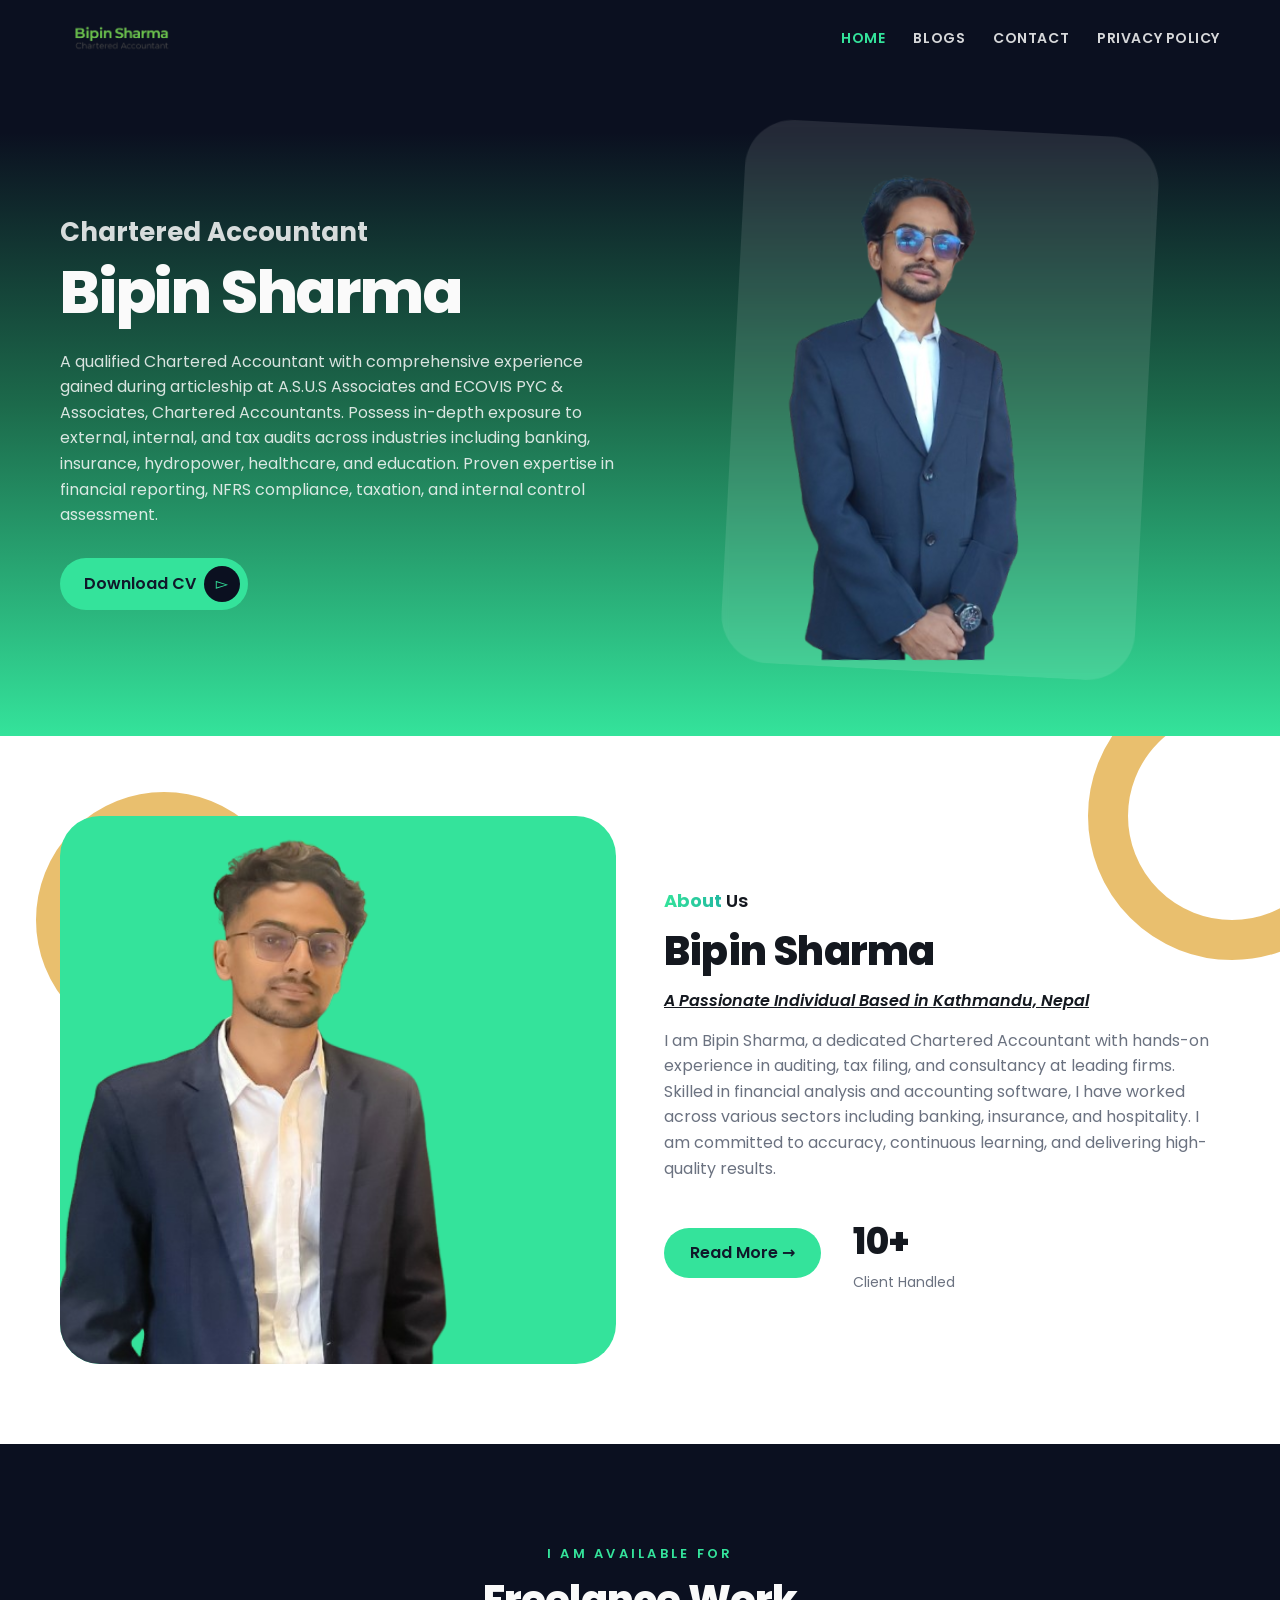
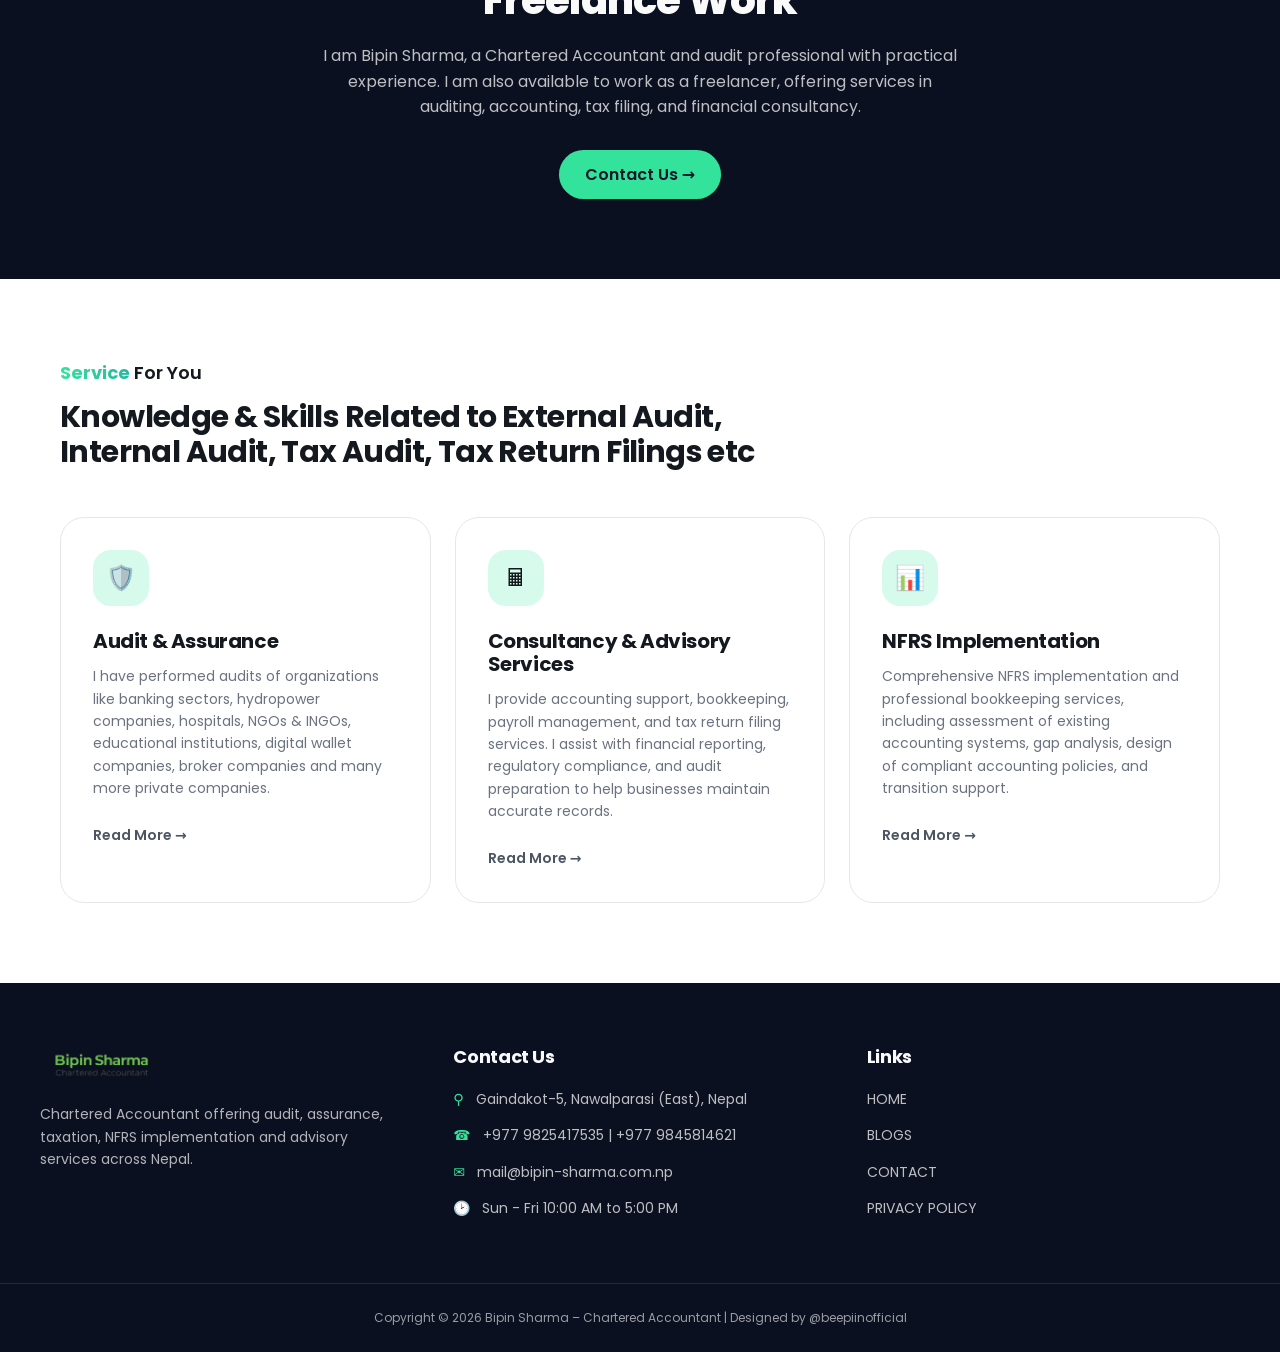
==== index.html @ 11ef1637 "Changes Co-authored-by: beepiin <72366888+beepiin@users.noreply.github.com>" ====
<!DOCTYPE html>
<html lang="en">
<head>
  <meta charset="utf-8" />
  <meta name="viewport" content="width=device-width, initial-scale=1" />
  <title>Bipin Sharma — Chartered Accountant in Kathmandu, Nepal</title>
  <meta name="description" content="Bipin Sharma is a Chartered Accountant offering external, internal and tax audit, NFRS implementation, bookkeeping and financial advisory services in Nepal." />
  <meta property="og:title" content="Bipin Sharma — Chartered Accountant" />
  <meta property="og:description" content="Audit & assurance, taxation, NFRS implementation and consultancy services across banking, hydropower, healthcare and education sectors." />
  <meta property="og:type" content="website" />
  <meta name="twitter:card" content="summary_large_image" />
  <link rel="icon" href="/favicon.png" type="image/png" />
  <link rel="preconnect" href="https://fonts.googleapis.com" />
  <link rel="preconnect" href="https://fonts.gstatic.com" crossorigin />
  <link href="https://fonts.googleapis.com/css2?family=Poppins:wght@400;500;600;700;800&display=swap" rel="stylesheet" />
  <link rel="stylesheet" href="styles.css" />
</head>
<body>
  <!-- Header -->
  <header class="site-header">
    <div class="header-inner">
      <a href="index.html">
        <img src="assets/logo.png" alt="Bipin Sharma – Chartered Accountant" class="logo" />
      </a>
      <nav class="nav">
        <a href="index.html" class="active">HOME</a>
        <a href="blogs.html">BLOGS</a>
        <a href="contact.html">CONTACT</a>
        <a href="privacy-policy.html">PRIVACY POLICY</a>
      </nav>
      <button class="menu-btn" id="menuBtn" aria-label="Toggle menu">&#9776;</button>
    </div>
    <nav class="mobile-nav" id="mobileNav">
      <a href="index.html" class="active">HOME</a>
      <a href="blogs.html">BLOGS</a>
      <a href="contact.html">CONTACT</a>
      <a href="privacy-policy.html">PRIVACY POLICY</a>
    </nav>
  </header>

  <!-- Hero -->
  <section class="hero">
    <div class="container hero-grid">
      <div class="hero-copy">
        <p class="eyebrow">Chartered Accountant</p>
        <h1>Bipin Sharma</h1>
        <p>
          A qualified Chartered Accountant with comprehensive experience gained during
          articleship at A.S.U.S Associates and ECOVIS PYC &amp; Associates, Chartered
          Accountants. Possess in-depth exposure to external, internal, and tax audits across
          industries including banking, insurance, hydropower, healthcare, and education.
          Proven expertise in financial reporting, NFRS compliance, taxation, and internal
          control assessment.
        </p>
        <a href="#" class="btn btn-cv">
          Download CV
          <span class="circle">&#9659;</span>
        </a>
      </div>
      <div class="hero-img-wrap">
        <div class="hero-frame">
          <img src="assets/hero.png" alt="Bipin Sharma, Chartered Accountant" />
        </div>
      </div>
    </div>
  </section>

  <!-- About -->
  <section class="section about">
    <span class="ring-blob" style="top:-64px; right:-96px; height:288px; width:288px;"></span>
    <div class="container about-grid">
      <div style="position:relative;">
        <span class="ring-blob" style="top:-24px; left:-24px; height:256px; width:256px;"></span>
        <img src="assets/about.png" alt="Portrait of Bipin Sharma" style="position:relative;" />
      </div>
      <div>
        <p class="eyebrow-green"><span class="grad-green">About</span> Us</p>
        <h2>Bipin Sharma</h2>
        <p class="tagline">A Passionate Individual Based in Kathmandu, Nepal</p>
        <p class="body">
          I am Bipin Sharma, a dedicated Chartered Accountant with hands-on experience in
          auditing, tax filing, and consultancy at leading firms. Skilled in financial analysis
          and accounting software, I have worked across various sectors including banking,
          insurance, and hospitality. I am committed to accuracy, continuous learning, and
          delivering high-quality results.
        </p>
        <div class="about-actions">
          <a href="contact.html" class="btn">Read More &rarr;</a>
          <div>
            <p class="counter">10+</p>
            <p class="counter-label">Client Handled</p>
          </div>
        </div>
      </div>
    </div>
  </section>

  <!-- Freelance CTA -->
  <section class="section freelance">
    <div class="container">
      <p class="kicker">I Am Available For</p>
      <h2>Freelance Work</h2>
      <p>
        I am Bipin Sharma, a Chartered Accountant and audit professional with practical
        experience. I am also available to work as a freelancer, offering services in auditing,
        accounting, tax filing, and financial consultancy.
      </p>
      <a href="contact.html" class="btn">Contact Us &rarr;</a>
    </div>
  </section>

  <!-- Services -->
  <section class="section">
    <div class="container">
      <p class="eyebrow-green"><span class="grad-green">Service</span> For You</p>
      <h2 class="section-title">
        Knowledge &amp; Skills Related to External Audit, Internal Audit, Tax Audit, Tax Return
        Filings etc
      </h2>
      <div class="cards">
        <article class="card">
          <span class="icon">&#128737;&#65039;</span>
          <h3>Audit &amp; Assurance</h3>
          <p>
            I have performed audits of organizations like banking sectors, hydropower companies,
            hospitals, NGOs &amp; INGOs, educational institutions, digital wallet companies, broker
            companies and many more private companies.
          </p>
          <a href="contact.html" class="link-more">Read More &rarr;</a>
        </article>
        <article class="card">
          <span class="icon">&#128425;&#65039;</span>
          <h3>Consultancy &amp; Advisory Services</h3>
          <p>
            I provide accounting support, bookkeeping, payroll management, and tax return filing
            services. I assist with financial reporting, regulatory compliance, and audit
            preparation to help businesses maintain accurate records.
          </p>
          <a href="contact.html" class="link-more">Read More &rarr;</a>
        </article>
        <article class="card">
          <span class="icon">&#128202;</span>
          <h3>NFRS Implementation</h3>
          <p>
            Comprehensive NFRS implementation and professional bookkeeping services, including
            assessment of existing accounting systems, gap analysis, design of compliant accounting
            policies, and transition support.
          </p>
          <a href="contact.html" class="link-more">Read More &rarr;</a>
        </article>
      </div>
    </div>
  </section>

  <!-- Footer -->
  <footer class="site-footer">
    <div class="container footer-grid">
      <div>
        <img src="assets/logo.png" alt="Bipin Sharma – Chartered Accountant" class="logo" />
        <p class="footer-about">
          Chartered Accountant offering audit, assurance, taxation, NFRS implementation and
          advisory services across Nepal.
        </p>
      </div>
      <div>
        <h3>Contact Us</h3>
        <ul>
          <li><span class="ico">&#9906;</span> Gaindakot-5, Nawalparasi (East), Nepal</li>
          <li>
            <span class="ico">&#9742;</span>
            <span>
              <a href="tel:+9779825417535">+977 9825417535</a> |
              <a href="tel:+9779845814621">+977 9845814621</a>
            </span>
          </li>
          <li><span class="ico">&#9993;</span> <a href="mailto:mail@bipin-sharma.com.np">mail@bipin-sharma.com.np</a></li>
          <li><span class="ico">&#128337;</span> Sun - Fri 10:00 AM to 5:00 PM</li>
        </ul>
      </div>
      <div>
        <h3>Links</h3>
        <ul>
          <li><a href="index.html">HOME</a></li>
          <li><a href="blogs.html">BLOGS</a></li>
          <li><a href="contact.html">CONTACT</a></li>
          <li><a href="privacy-policy.html">PRIVACY POLICY</a></li>
        </ul>
      </div>
    </div>
    <div class="footer-bottom">
      Copyright &copy; <span id="year">2026</span> Bipin Sharma – Chartered Accountant | Designed by
      @beepiinofficial
    </div>
  </footer>

  <script src="script.js"></script>
</body>
</html>
---- styles.css ----
:root {
  --ink: #0b1020;
  --ink-fg: #fafafa;
  --primary: #34e39b;
  --primary-fg: #10182a;
  --bg: #ffffff;
  --fg: #14181f;
  --muted: #6b7280;
  --border: #e5e7eb;
  --gold: #e6b455;
  --radius: 0.75rem;
}

* { box-sizing: border-box; margin: 0; padding: 0; }

body {
  font-family: "Poppins", ui-sans-serif, system-ui, sans-serif;
  background: var(--bg);
  color: var(--fg);
  line-height: 1.6;
}

h1, h2, h3 { letter-spacing: -0.02em; line-height: 1.15; }
img { max-width: 100%; display: block; }
a { color: inherit; text-decoration: none; }

.container { max-width: 1200px; margin: 0 auto; padding: 0 20px; }
.section { padding: 80px 0; }

/* ---------- Header ---------- */
.site-header {
  position: absolute; inset: 0 0 auto 0; z-index: 50;
}
.header-inner {
  display: flex; align-items: center; justify-content: space-between;
  padding: 20px; max-width: 1200px; margin: 0 auto;
}
.logo { height: 36px; width: auto; }
.nav { display: flex; gap: 28px; }
.nav a {
  font-size: 14px; font-weight: 600; letter-spacing: 0.04em;
  color: rgba(250, 250, 250, 0.85); transition: color 0.2s;
}
.nav a:hover, .nav a.active { color: var(--primary); }
.menu-btn {
  display: none; background: none; border: 0; color: var(--ink-fg);
  padding: 8px; cursor: pointer; font-size: 22px; line-height: 1;
}
.mobile-nav {
  display: none; flex-direction: column; gap: 4px;
  margin: 0 16px 8px; padding: 12px; border-radius: 14px;
  background: rgba(11, 16, 32, 0.95);
}
.mobile-nav.open { display: flex; }
.mobile-nav a {
  padding: 10px 12px; border-radius: 8px; font-size: 14px; font-weight: 600;
  color: rgba(250, 250, 250, 0.85);
}
.mobile-nav a:hover { background: rgba(52, 227, 155, 0.15); color: var(--primary); }

/* ---------- Buttons ---------- */
.btn {
  display: inline-flex; align-items: center; gap: 8px;
  background: var(--primary); color: var(--primary-fg);
  padding: 12px 26px; border-radius: 999px; font-weight: 600;
  transition: transform 0.2s;
}
.btn:hover { transform: scale(1.03); }
.btn-cv { padding: 8px 8px 8px 24px; }
.btn-cv .circle {
  display: inline-flex; align-items: center; justify-content: center;
  height: 36px; width: 36px; border-radius: 999px;
  background: var(--ink); color: var(--primary);
}
.link-more {
  display: inline-flex; align-items: center; gap: 8px;
  font-size: 14px; font-weight: 600; color: #4b5563;
}
.link-more:hover { color: #16a06a; }

/* ---------- Hero ---------- */
.hero {
  background-image: linear-gradient(to bottom, var(--ink) 0%, var(--ink) 18%, #1c6a4b 55%, var(--primary) 100%);
  padding-top: 128px; position: relative; overflow: hidden;
}
.hero-grid {
  display: grid; gap: 40px; align-items: center; padding-bottom: 64px;
}
.hero-copy { color: var(--ink-fg); }
.hero-copy .eyebrow { font-size: 26px; font-weight: 700; }
.hero-copy h1 { font-size: 48px; font-weight: 800; margin-top: 4px; }
.hero-copy p { margin-top: 22px; max-width: 620px; color: rgba(250, 250, 250, 0.85); }
.hero-copy .btn { margin-top: 30px; }
.hero-img-wrap {
  display: flex; justify-content: center; position: relative;
}
.hero-frame {
  transform: rotate(3deg); border-radius: 3rem; padding: 12px;
  background: rgba(250, 250, 250, 0.1); backdrop-filter: blur(4px);
}
.hero-frame img {
  transform: rotate(-3deg); border-radius: 2.5rem;
  max-height: 520px; object-fit: contain; margin: 0 auto;
}

/* ---------- About ---------- */
.about { position: relative; overflow: hidden; }
.about-grid { display: grid; gap: 48px; align-items: center; }
.about img { border-radius: 2.5rem; background: var(--primary); width: 100%; object-fit: cover; }
.ring-blob {
  position: absolute; border-radius: 999px; border: 2.5rem solid var(--gold);
  opacity: 0.85; display: none;
}
.eyebrow-green { font-size: 18px; font-weight: 600; }
.grad-green {
  background-image: linear-gradient(90deg, var(--primary), #22b8a0);
  -webkit-background-clip: text; background-clip: text; color: transparent; font-weight: 700;
}
.about h2 { font-size: 40px; font-weight: 800; margin-top: 12px; }
.about .tagline { margin-top: 14px; font-weight: 600; font-style: italic; text-decoration: underline; }
.about .body { margin-top: 14px; color: var(--muted); }
.about-actions { margin-top: 32px; display: flex; flex-wrap: wrap; align-items: center; gap: 32px; }
.counter { font-size: 36px; font-weight: 800; }
.counter-label { font-size: 14px; color: var(--muted); }

/* ---------- Freelance ---------- */
.freelance { background: var(--ink); color: var(--ink-fg); text-align: center; }
.freelance .kicker {
  font-size: 13px; font-weight: 600; letter-spacing: 0.25em;
  text-transform: uppercase; color: var(--primary);
}
.freelance h2 { font-size: 40px; font-weight: 800; margin-top: 12px; }
.freelance p { max-width: 640px; margin: 20px auto 0; color: rgba(250, 250, 250, 0.75); }
.freelance .btn { margin-top: 30px; }

/* ---------- Cards ---------- */
.section-title { margin-top: 12px; font-size: 26px; font-weight: 700; max-width: 780px; }
.cards { display: grid; gap: 24px; margin-top: 48px; }
.card {
  border: 1px solid var(--border); border-radius: 24px; background: #fff;
  padding: 32px; transition: box-shadow 0.2s;
}
.card:hover { box-shadow: 0 20px 40px -20px rgba(0, 0, 0, 0.25); }
.card .icon {
  display: flex; align-items: center; justify-content: center;
  height: 56px; width: 56px; border-radius: 18px;
  background: rgba(52, 227, 155, 0.2); font-size: 24px;
}
.card h3 { margin-top: 24px; font-size: 20px; font-weight: 700; }
.card p { margin-top: 12px; font-size: 14px; color: var(--muted); }
.card .link-more { margin-top: 24px; }

/* ---------- Page hero ---------- */
.page-hero {
  background-image: linear-gradient(to bottom, var(--ink) 0%, var(--ink) 18%, #1c6a4b 55%, var(--primary) 100%);
  padding: 144px 0 80px; color: var(--ink-fg);
}
.page-hero h1 { font-size: 44px; font-weight: 800; }
.page-hero p { margin-top: 12px; max-width: 640px; color: rgba(250, 250, 250, 0.85); }

/* ---------- Contact ---------- */
.two-col { display: grid; gap: 40px; }
.info-card { display: flex; gap: 16px; border: 1px solid var(--border); border-radius: 18px; padding: 24px; }
.info-card .icon {
  display: flex; align-items: center; justify-content: center; flex: none;
  height: 44px; width: 44px; border-radius: 12px; background: rgba(52, 227, 155, 0.2);
}
.info-card .label { font-size: 14px; font-weight: 600; color: var(--muted); }
.info-card .value { margin-top: 4px; font-weight: 500; }
.form { border: 1px solid var(--border); border-radius: 24px; background: #fff; padding: 32px; }
.form h2 { font-size: 24px; font-weight: 700; }
.form input, .form textarea {
  width: 100%; margin-top: 16px; border: 1px solid var(--border); border-radius: 12px;
  padding: 12px 16px; font: inherit; font-size: 14px; outline: none; background: #fff;
}
.form input:focus, .form textarea:focus { border-color: var(--primary); box-shadow: 0 0 0 3px rgba(52, 227, 155, 0.25); }
.form .btn { margin-top: 20px; border: 0; cursor: pointer; font: inherit; font-weight: 600; }
.form-status { margin-top: 14px; font-size: 14px; font-weight: 600; color: #16a06a; }

/* ---------- Prose / posts ---------- */
.prose { max-width: 760px; margin: 0 auto; }
.prose h2 { font-size: 24px; font-weight: 700; margin-top: 40px; }
.prose h2:first-child { margin-top: 0; }
.prose p { margin-top: 12px; color: var(--muted); }
.post-date { font-size: 12px; font-weight: 600; letter-spacing: 0.15em; text-transform: uppercase; color: var(--muted); }

/* ---------- Footer ---------- */
.site-footer { background: var(--ink); color: var(--ink-fg); }
.footer-grid { display: grid; gap: 40px; padding: 64px 0; }
.site-footer h3 { font-size: 18px; font-weight: 700; }
.site-footer ul { list-style: none; margin-top: 20px; display: grid; gap: 14px; font-size: 14px; color: rgba(250, 250, 250, 0.75); }
.site-footer li { display: flex; gap: 12px; }
.site-footer a:hover { color: var(--primary); }
.footer-about { max-width: 360px; margin-top: 20px; font-size: 14px; color: rgba(250, 250, 250, 0.7); }
.footer-bottom {
  border-top: 1px solid rgba(250, 250, 250, 0.1); padding: 24px 0;
  text-align: center; font-size: 12px; color: rgba(250, 250, 250, 0.6);
}
.ico { color: var(--primary); flex: none; }

/* ---------- Responsive ---------- */
@media (min-width: 768px) {
  .hero-grid, .about-grid, .two-col { grid-template-columns: 1fr 1fr; }
  .cards { grid-template-columns: repeat(3, 1fr); }
  .footer-grid { grid-template-columns: repeat(3, 1fr); }
  .hero-copy h1 { font-size: 60px; }
  .ring-blob { display: block; }
  .section-title { font-size: 30px; }
}

@media (max-width: 767px) {
  .nav { display: none; }
  .menu-btn { display: block; }
}
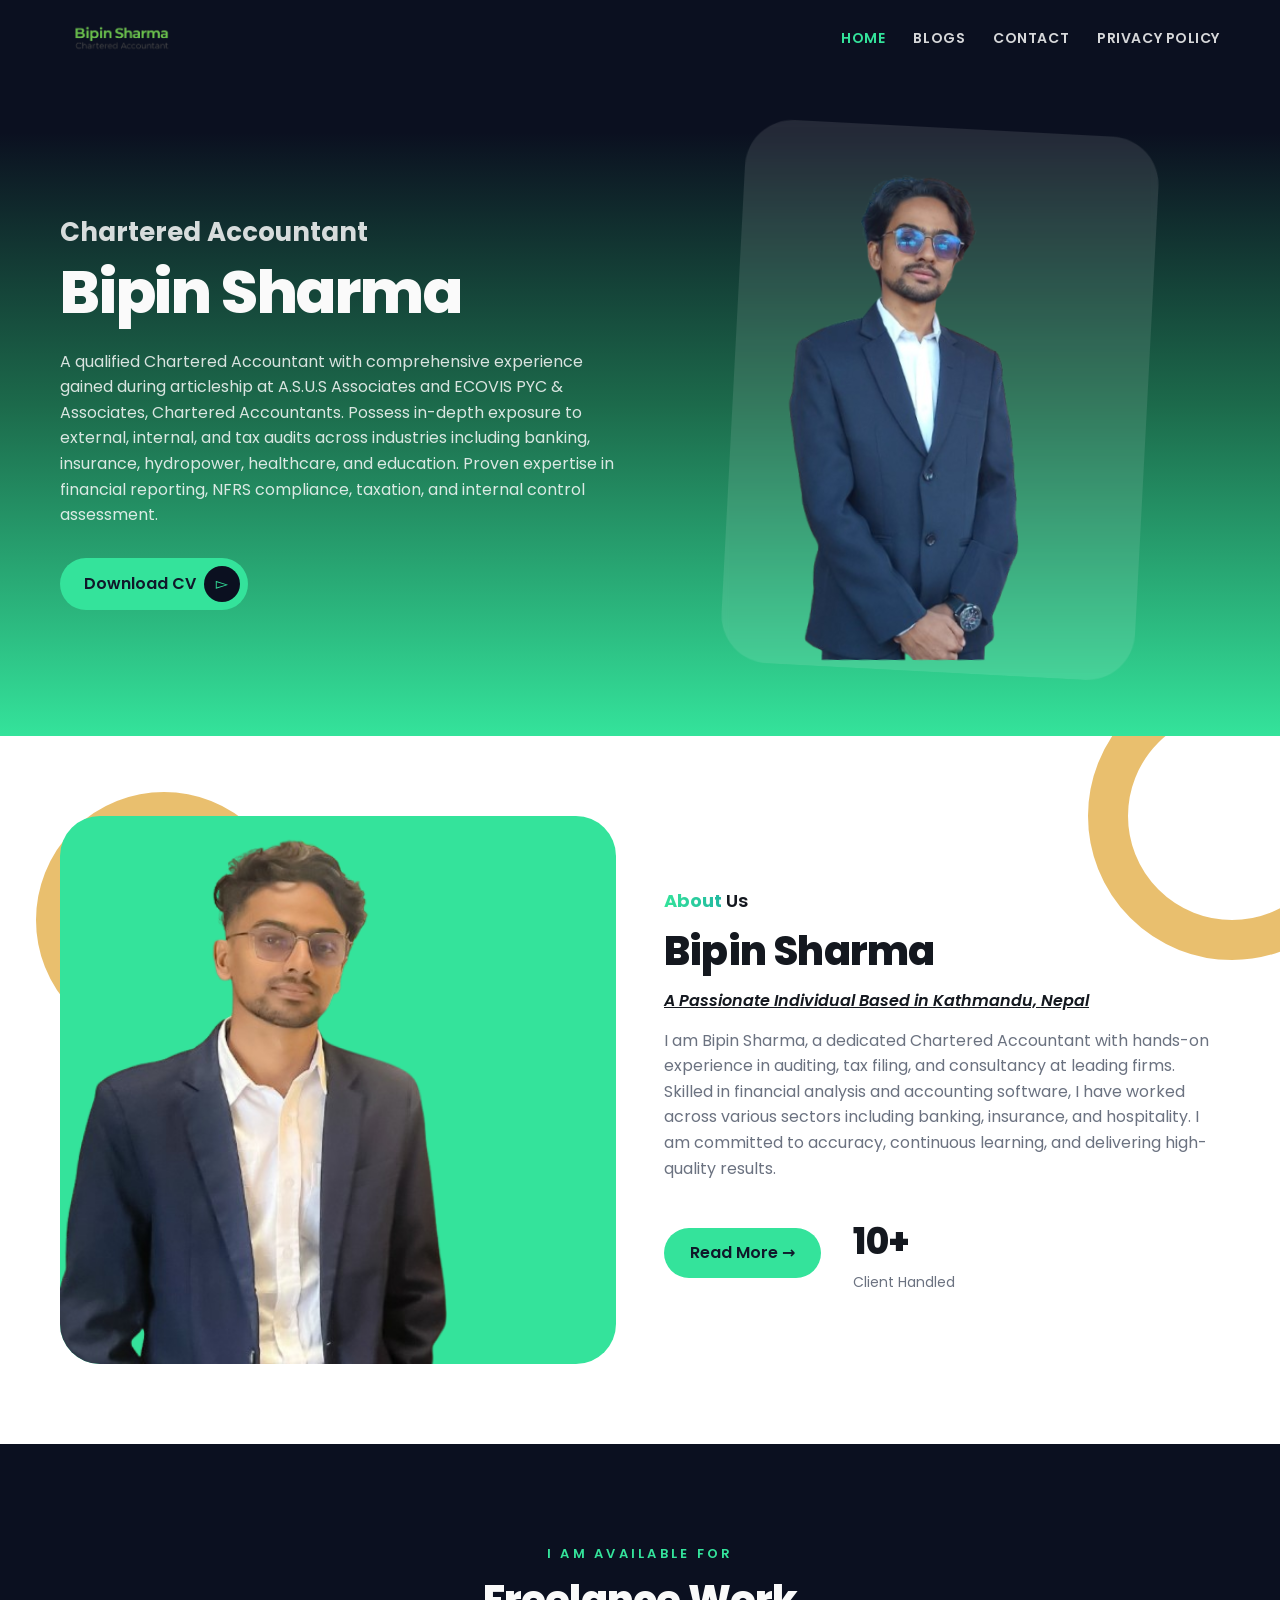
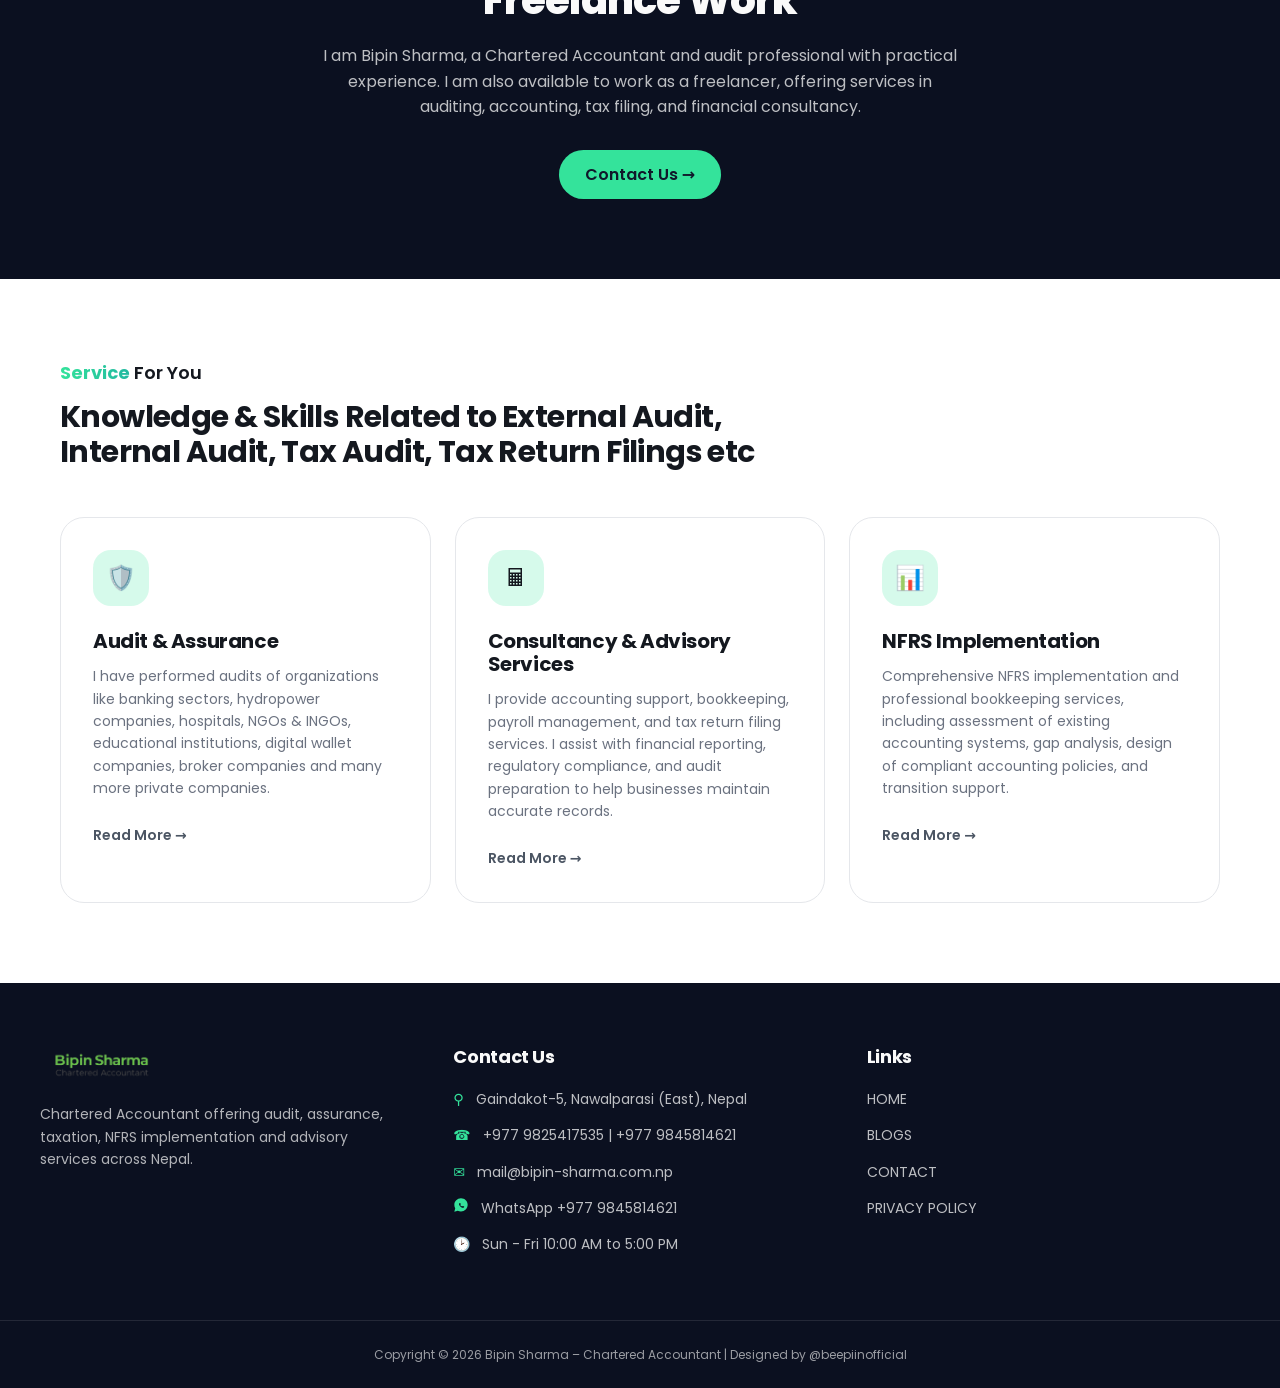
==== commit a6b97a61: "Changes Co-authored-by: beepiin <72366888+beepiin@users.noreply.github.com>" ====
--- a/index.html
+++ b/index.html
@@ -52,7 +52,7 @@
           Proven expertise in financial reporting, NFRS compliance, taxation, and internal
           control assessment.
         </p>
-        <a href="#" class="btn btn-cv">
+        <a href="/__l5e/assets-v1/0babdce4-8a03-471b-b3fe-652994995b93/Bipin_Sharma_CV.pdf" class="btn btn-cv" target="_blank" rel="noopener">
           Download CV
           <span class="circle">&#9659;</span>
         </a>
@@ -174,6 +174,7 @@
             </span>
           </li>
           <li><span class="ico">&#9993;</span> <a href="mailto:mail@bipin-sharma.com.np">mail@bipin-sharma.com.np</a></li>
+          <li><span class="ico"><svg width="16" height="16" viewBox="0 0 24 24" fill="currentColor" aria-hidden="true" style="display:block;"><path d="M12 2C6.48 2 2 6.48 2 12c0 1.82.49 3.53 1.35 5L2 22l5.11-1.34C8.6 21.4 10.26 21.8 12 21.8c5.52 0 10-4.48 10-10S17.52 2 12 2zm4.93 13.16c-.2.56-1.13 1.03-1.58 1.09-.42.06-.82.09-1.21-.03-.28-.09-.63-.22-1.08-.43-1.9-.85-3.14-2.82-3.23-2.95-.09-.14-.78-1.04-.78-1.98 0-.95.5-1.4.67-1.59.18-.19.39-.24.51-.24.13 0 .25 0 .36.01.12.01.28-.04.43.33.15.37.53 1.29.58 1.38.05.09.08.2.02.32-.07.13-.1.2-.2.31-.1.11-.21.23-.3.3-.1.08-.2.18-.14.35.06.18.29.95 1.31 1.53.9.5 1.62.54 1.89.47.28-.07.36-.17.52-.35.16-.18.28-.24.45-.14.17.09 1.07.51 1.26.6.19.09.31.14.35.23.05.08.05.49-.14 1.04z"/></svg></span> <a href="https://wa.me/9779845814621" target="_blank" rel="noopener">WhatsApp +977 9845814621</a></li>
           <li><span class="ico">&#128337;</span> Sun - Fri 10:00 AM to 5:00 PM</li>
         </ul>
       </div>
--- a/styles.css
+++ b/styles.css
@@ -184,6 +184,18 @@
 .prose p { margin-top: 12px; color: var(--muted); }
 .post-date { font-size: 12px; font-weight: 600; letter-spacing: 0.15em; text-transform: uppercase; color: var(--muted); }
 
+/* Single blog post page */
+.post-wrap { max-width: 760px; }
+.post-full h1 { margin-top: 12px; font-size: clamp(28px, 4vw, 40px); font-weight: 800; line-height: 1.2; }
+.post-body { margin-top: 32px; font-size: 16px; line-height: 1.8; color: var(--ink); }
+.post-body p { margin: 0 0 16px; }
+.post-body img { max-width: 100%; height: auto; border-radius: 12px; margin: 16px 0; }
+.post-body h2, .post-body h3, .post-body h4 { margin: 32px 0 12px; font-weight: 700; }
+.post-body ul, .post-body ol { margin: 0 0 16px 24px; }
+.post-body a { color: var(--primary); }
+.post-body blockquote { margin: 16px 0; padding: 12px 20px; border-left: 4px solid var(--primary); background: rgba(0, 0, 0, 0.04); border-radius: 0 8px 8px 0; }
+.post-original { margin-top: 40px; padding-top: 24px; border-top: 1px solid rgba(0, 0, 0, 0.08); font-size: 14px; }
+
 /* ---------- Footer ---------- */
 .site-footer { background: var(--ink); color: var(--ink-fg); }
 .footer-grid { display: grid; gap: 40px; padding: 64px 0; }
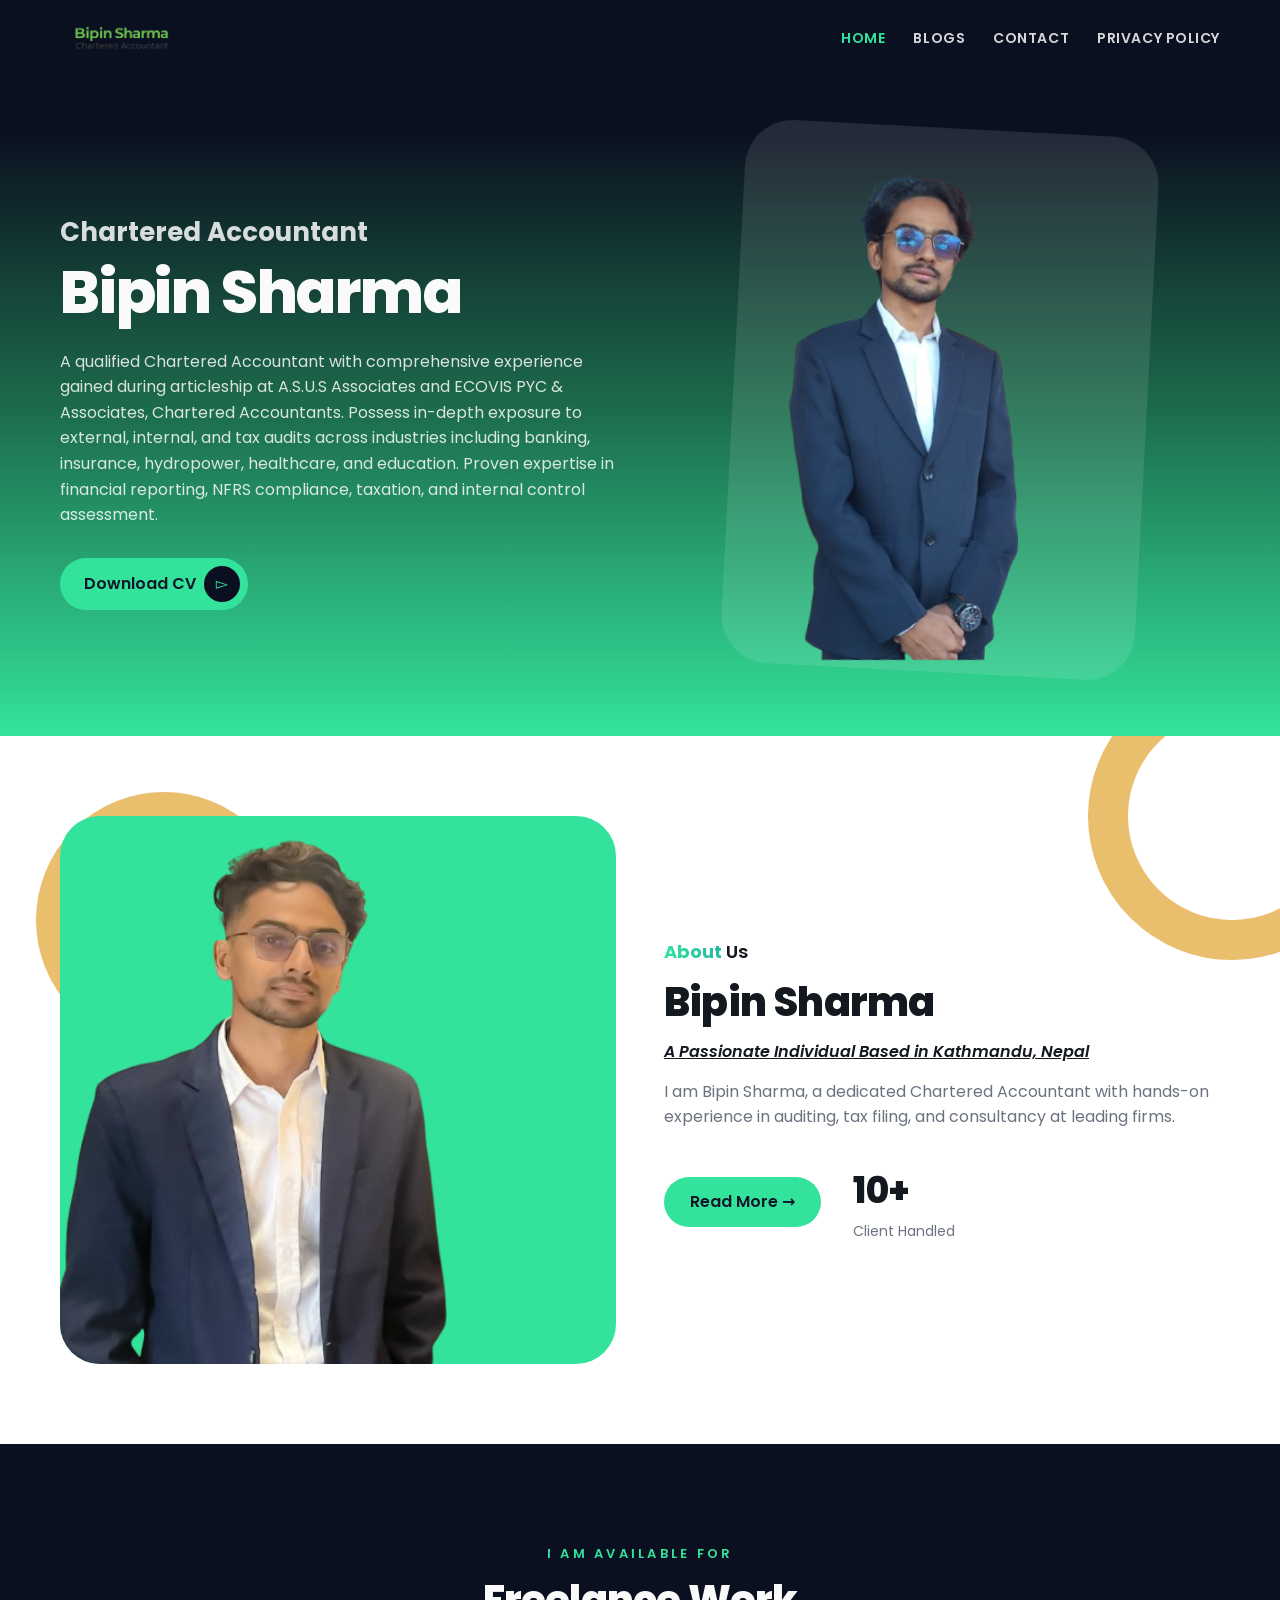
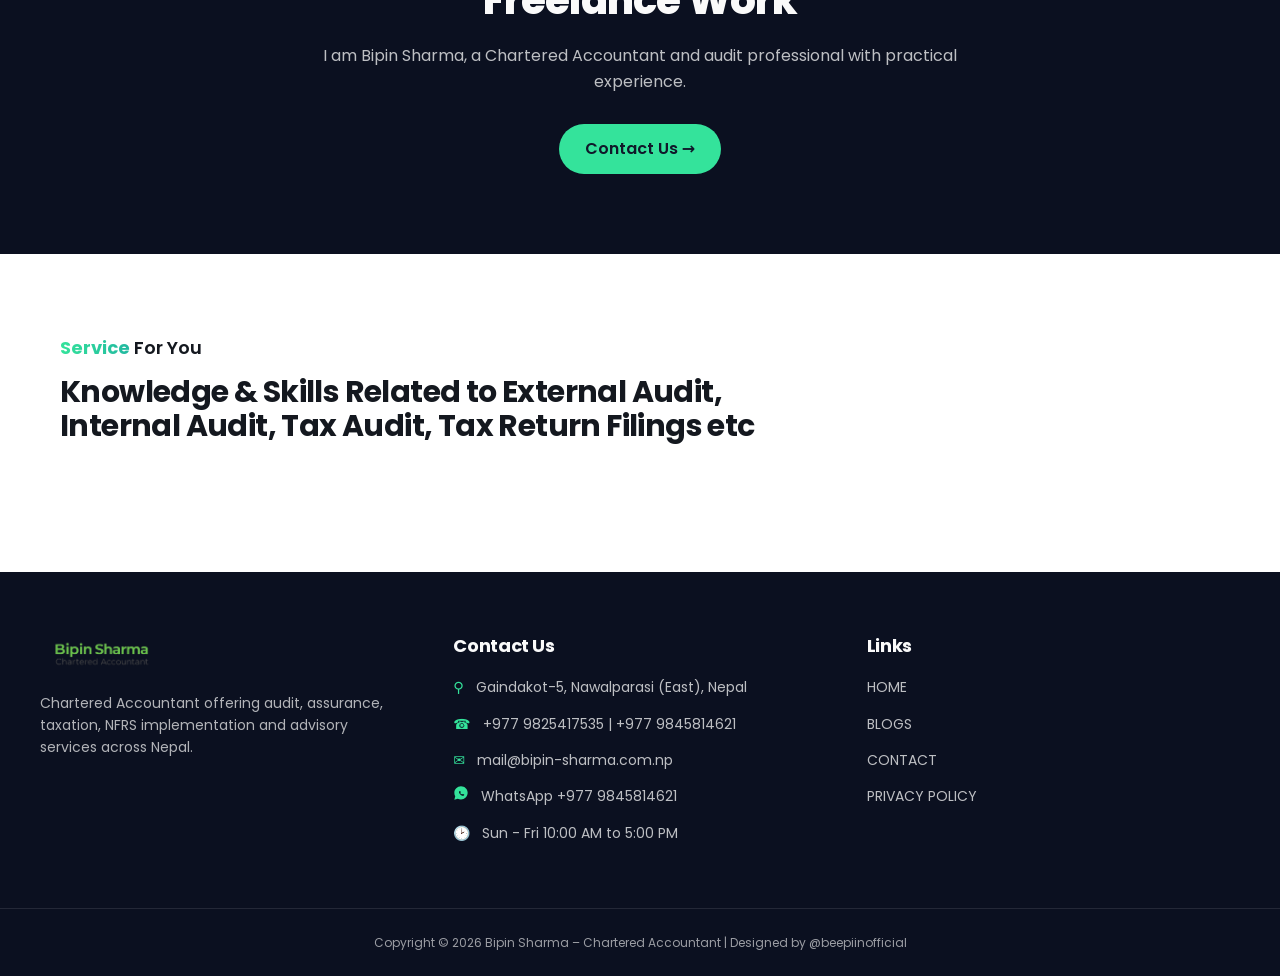
==== commit 98042560: "Changes Co-authored-by: beepiin <72366888+beepiin@users.noreply.github.com>" ====
--- a/index.html
+++ b/index.html
@@ -42,18 +42,11 @@
   <section class="hero">
     <div class="container hero-grid">
       <div class="hero-copy">
-        <p class="eyebrow">Chartered Accountant</p>
-        <h1>Bipin Sharma</h1>
-        <p>
-          A qualified Chartered Accountant with comprehensive experience gained during
-          articleship at A.S.U.S Associates and ECOVIS PYC &amp; Associates, Chartered
-          Accountants. Possess in-depth exposure to external, internal, and tax audits across
-          industries including banking, insurance, hydropower, healthcare, and education.
-          Proven expertise in financial reporting, NFRS compliance, taxation, and internal
-          control assessment.
-        </p>
+        <p class="eyebrow" data-c="home.eyebrow">Chartered Accountant</p>
+        <h1 data-c="home.name">Bipin Sharma</h1>
+        <p data-c="home.intro">A qualified Chartered Accountant with comprehensive experience gained during articleship at A.S.U.S Associates and ECOVIS PYC &amp; Associates, Chartered Accountants. Possess in-depth exposure to external, internal, and tax audits across industries including banking, insurance, hydropower, healthcare, and education. Proven expertise in financial reporting, NFRS compliance, taxation, and internal control assessment.</p>
         <a href="/__l5e/assets-v1/0babdce4-8a03-471b-b3fe-652994995b93/Bipin_Sharma_CV.pdf" class="btn btn-cv" target="_blank" rel="noopener">
-          Download CV
+          <span data-c="home.cvLabel">Download CV</span>
           <span class="circle">&#9659;</span>
         </a>
       </div>
@@ -75,20 +68,14 @@
       </div>
       <div>
         <p class="eyebrow-green"><span class="grad-green">About</span> Us</p>
-        <h2>Bipin Sharma</h2>
-        <p class="tagline">A Passionate Individual Based in Kathmandu, Nepal</p>
-        <p class="body">
-          I am Bipin Sharma, a dedicated Chartered Accountant with hands-on experience in
-          auditing, tax filing, and consultancy at leading firms. Skilled in financial analysis
-          and accounting software, I have worked across various sectors including banking,
-          insurance, and hospitality. I am committed to accuracy, continuous learning, and
-          delivering high-quality results.
-        </p>
+        <h2 data-c="home.aboutTitle">Bipin Sharma</h2>
+        <p class="tagline" data-c="home.aboutTagline">A Passionate Individual Based in Kathmandu, Nepal</p>
+        <p class="body" data-c="home.aboutBody">I am Bipin Sharma, a dedicated Chartered Accountant with hands-on experience in auditing, tax filing, and consultancy at leading firms.</p>
         <div class="about-actions">
           <a href="contact.html" class="btn">Read More &rarr;</a>
           <div>
-            <p class="counter">10+</p>
-            <p class="counter-label">Client Handled</p>
+            <p class="counter" data-c="home.counter">10+</p>
+            <p class="counter-label" data-c="home.counterLabel">Client Handled</p>
           </div>
         </div>
       </div>
@@ -98,13 +85,9 @@
   <!-- Freelance CTA -->
   <section class="section freelance">
     <div class="container">
-      <p class="kicker">I Am Available For</p>
-      <h2>Freelance Work</h2>
-      <p>
-        I am Bipin Sharma, a Chartered Accountant and audit professional with practical
-        experience. I am also available to work as a freelancer, offering services in auditing,
-        accounting, tax filing, and financial consultancy.
-      </p>
+      <p class="kicker" data-c="home.freelanceKicker">I Am Available For</p>
+      <h2 data-c="home.freelanceTitle">Freelance Work</h2>
+      <p data-c="home.freelanceText">I am Bipin Sharma, a Chartered Accountant and audit professional with practical experience.</p>
       <a href="contact.html" class="btn">Contact Us &rarr;</a>
     </div>
   </section>
@@ -113,42 +96,8 @@
   <section class="section">
     <div class="container">
       <p class="eyebrow-green"><span class="grad-green">Service</span> For You</p>
-      <h2 class="section-title">
-        Knowledge &amp; Skills Related to External Audit, Internal Audit, Tax Audit, Tax Return
-        Filings etc
-      </h2>
-      <div class="cards">
-        <article class="card">
-          <span class="icon">&#128737;&#65039;</span>
-          <h3>Audit &amp; Assurance</h3>
-          <p>
-            I have performed audits of organizations like banking sectors, hydropower companies,
-            hospitals, NGOs &amp; INGOs, educational institutions, digital wallet companies, broker
-            companies and many more private companies.
-          </p>
-          <a href="contact.html" class="link-more">Read More &rarr;</a>
-        </article>
-        <article class="card">
-          <span class="icon">&#128425;&#65039;</span>
-          <h3>Consultancy &amp; Advisory Services</h3>
-          <p>
-            I provide accounting support, bookkeeping, payroll management, and tax return filing
-            services. I assist with financial reporting, regulatory compliance, and audit
-            preparation to help businesses maintain accurate records.
-          </p>
-          <a href="contact.html" class="link-more">Read More &rarr;</a>
-        </article>
-        <article class="card">
-          <span class="icon">&#128202;</span>
-          <h3>NFRS Implementation</h3>
-          <p>
-            Comprehensive NFRS implementation and professional bookkeeping services, including
-            assessment of existing accounting systems, gap analysis, design of compliant accounting
-            policies, and transition support.
-          </p>
-          <a href="contact.html" class="link-more">Read More &rarr;</a>
-        </article>
-      </div>
+      <h2 class="section-title" data-c="home.servicesTitle">Knowledge &amp; Skills Related to External Audit, Internal Audit, Tax Audit, Tax Return Filings etc</h2>
+      <div class="cards" id="servicesGrid"></div>
     </div>
   </section>
 
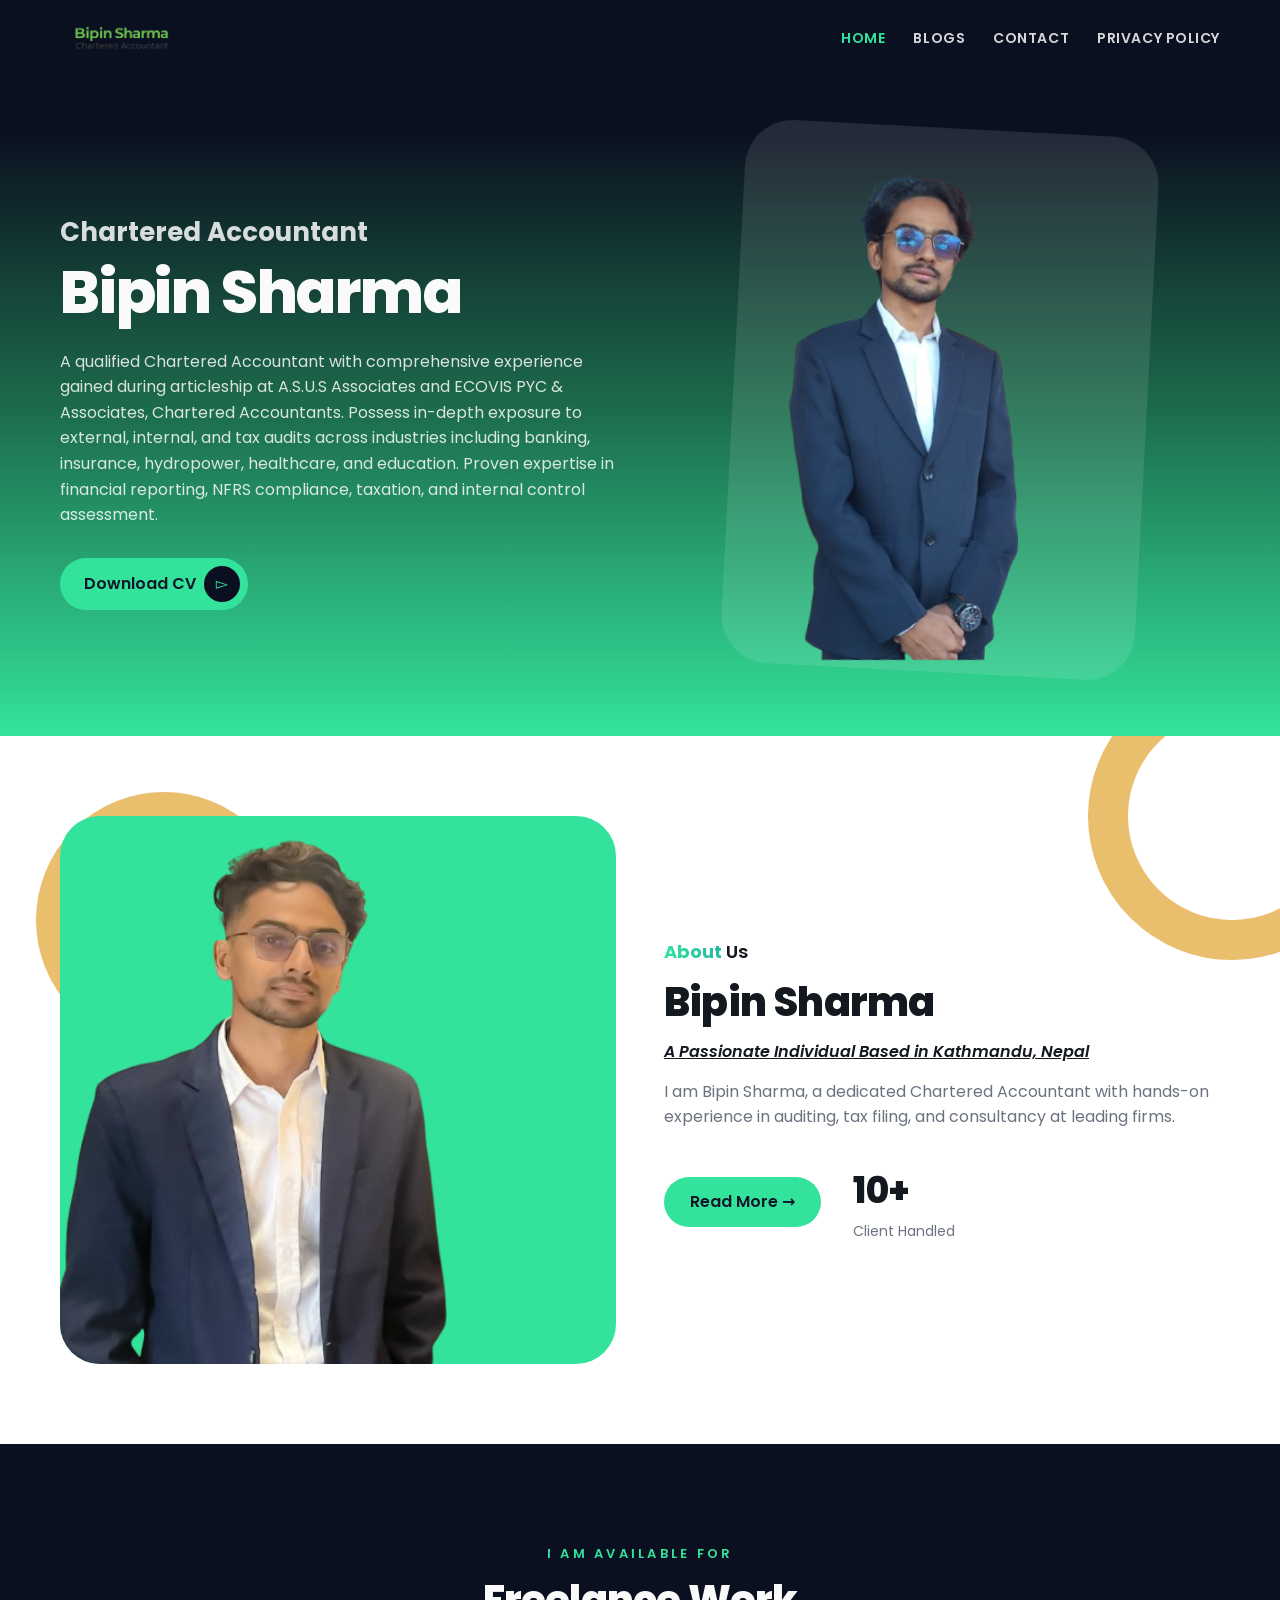
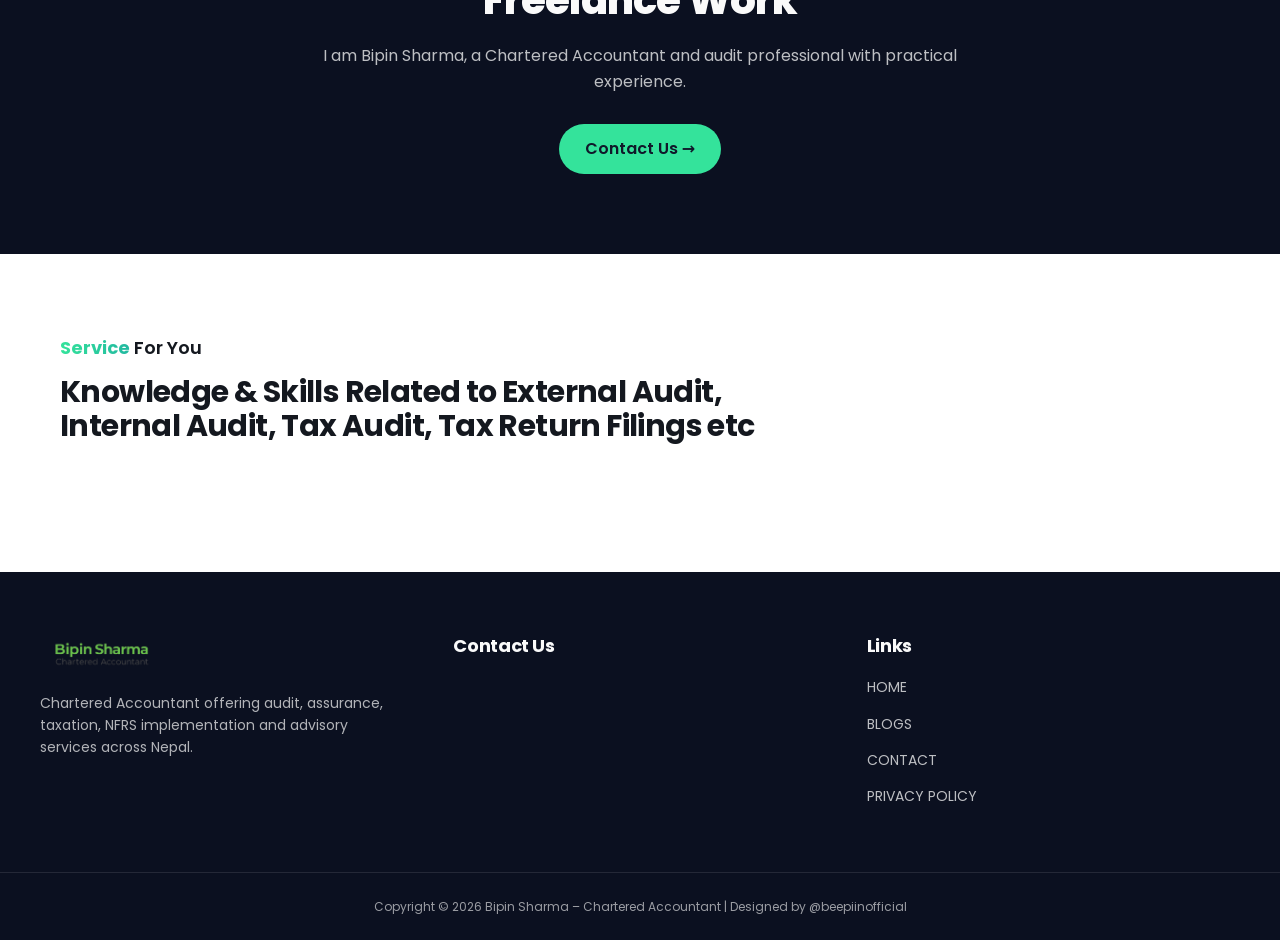
==== commit b788a306: "Changes Co-authored-by: beepiin <72366888+beepiin@users.noreply.github.com>" ====
--- a/index.html
+++ b/index.html
@@ -106,26 +106,11 @@
     <div class="container footer-grid">
       <div>
         <img src="assets/logo.png" alt="Bipin Sharma – Chartered Accountant" class="logo" />
-        <p class="footer-about">
-          Chartered Accountant offering audit, assurance, taxation, NFRS implementation and
-          advisory services across Nepal.
-        </p>
+        <p class="footer-about" data-c="site.footerAbout">Chartered Accountant offering audit, assurance, taxation, NFRS implementation and advisory services across Nepal.</p>
       </div>
       <div>
         <h3>Contact Us</h3>
-        <ul>
-          <li><span class="ico">&#9906;</span> Gaindakot-5, Nawalparasi (East), Nepal</li>
-          <li>
-            <span class="ico">&#9742;</span>
-            <span>
-              <a href="tel:+9779825417535">+977 9825417535</a> |
-              <a href="tel:+9779845814621">+977 9845814621</a>
-            </span>
-          </li>
-          <li><span class="ico">&#9993;</span> <a href="mailto:mail@bipin-sharma.com.np">mail@bipin-sharma.com.np</a></li>
-          <li><span class="ico"><svg width="16" height="16" viewBox="0 0 24 24" fill="currentColor" aria-hidden="true" style="display:block;"><path d="M12 2C6.48 2 2 6.48 2 12c0 1.82.49 3.53 1.35 5L2 22l5.11-1.34C8.6 21.4 10.26 21.8 12 21.8c5.52 0 10-4.48 10-10S17.52 2 12 2zm4.93 13.16c-.2.56-1.13 1.03-1.58 1.09-.42.06-.82.09-1.21-.03-.28-.09-.63-.22-1.08-.43-1.9-.85-3.14-2.82-3.23-2.95-.09-.14-.78-1.04-.78-1.98 0-.95.5-1.4.67-1.59.18-.19.39-.24.51-.24.13 0 .25 0 .36.01.12.01.28-.04.43.33.15.37.53 1.29.58 1.38.05.09.08.2.02.32-.07.13-.1.2-.2.31-.1.11-.21.23-.3.3-.1.08-.2.18-.14.35.06.18.29.95 1.31 1.53.9.5 1.62.54 1.89.47.28-.07.36-.17.52-.35.16-.18.28-.24.45-.14.17.09 1.07.51 1.26.6.19.09.31.14.35.23.05.08.05.49-.14 1.04z"/></svg></span> <a href="https://wa.me/9779845814621" target="_blank" rel="noopener">WhatsApp +977 9845814621</a></li>
-          <li><span class="ico">&#128337;</span> Sun - Fri 10:00 AM to 5:00 PM</li>
-        </ul>
+        <ul id="footerContact"></ul>
       </div>
       <div>
         <h3>Links</h3>
@@ -139,7 +124,7 @@
     </div>
     <div class="footer-bottom">
       Copyright &copy; <span id="year">2026</span> Bipin Sharma – Chartered Accountant | Designed by
-      @beepiinofficial
+      <span data-c="site.designer">@beepiinofficial</span>
     </div>
   </footer>
 
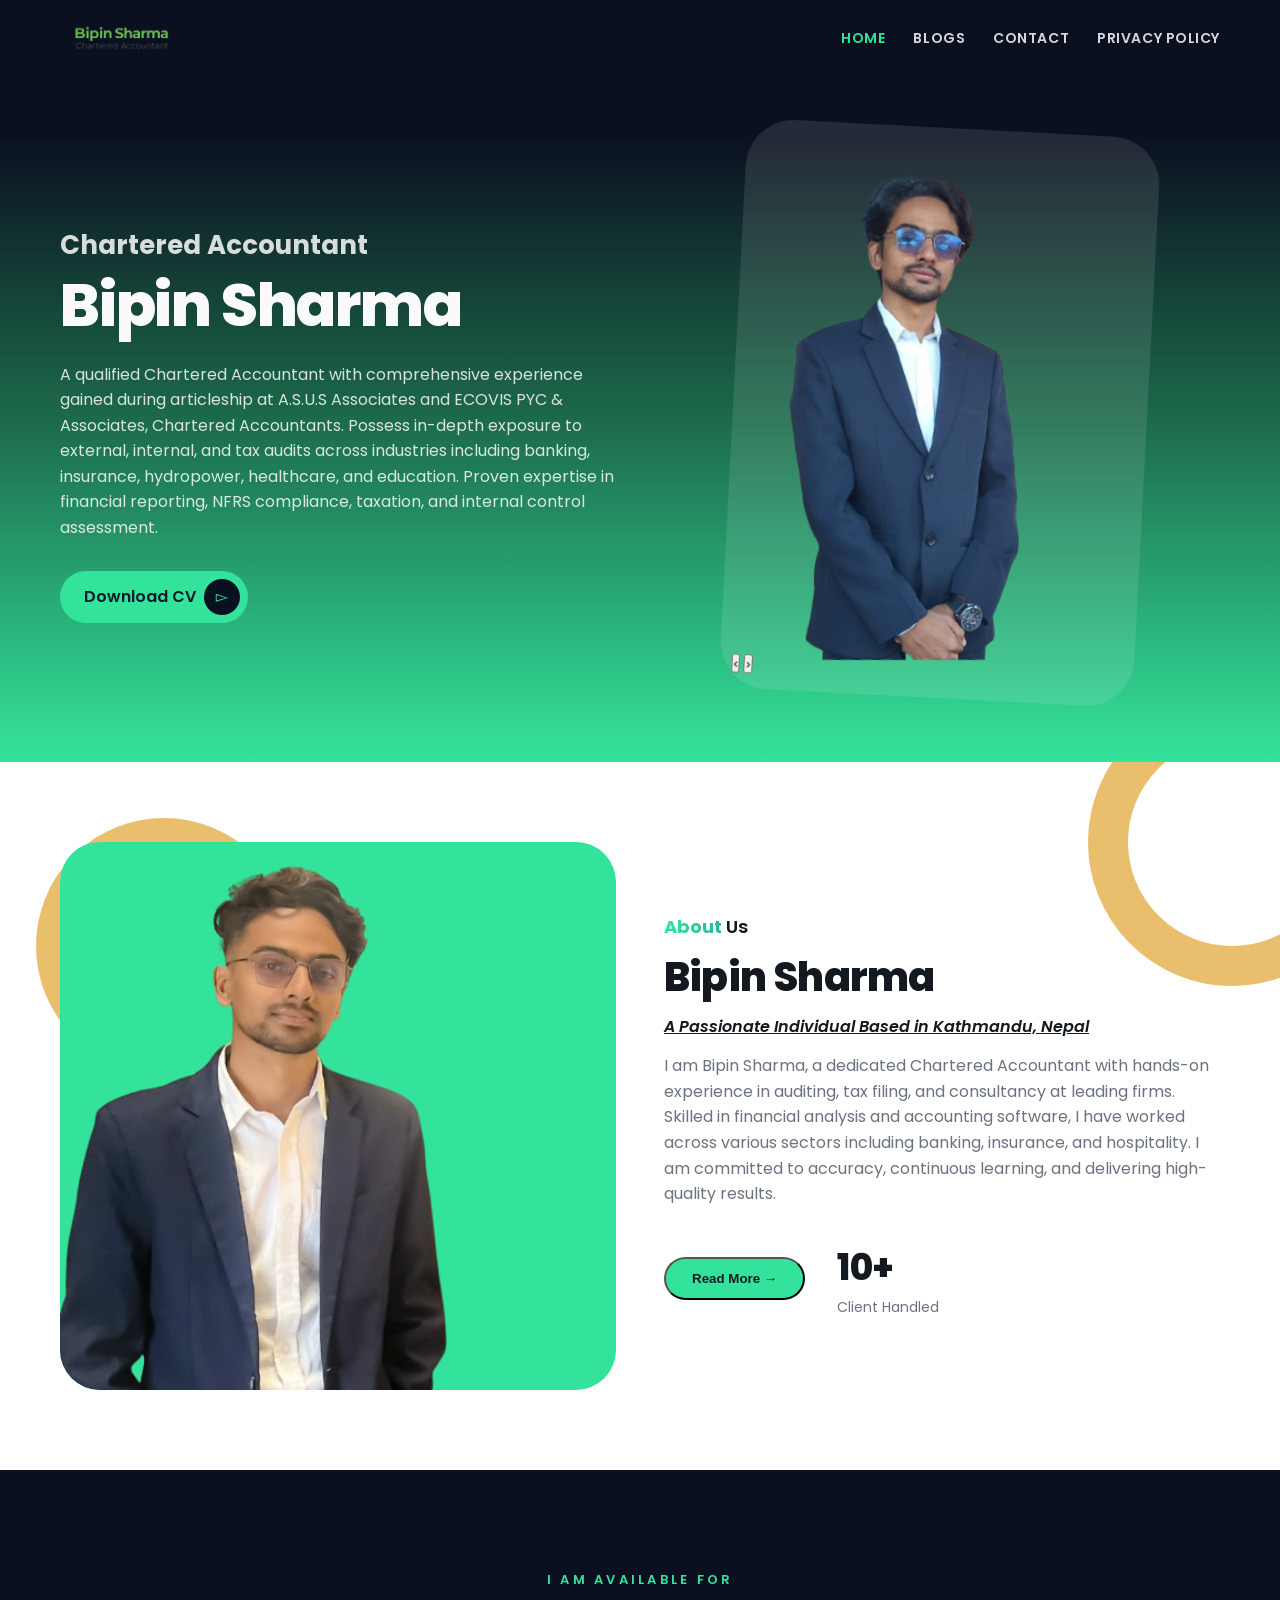
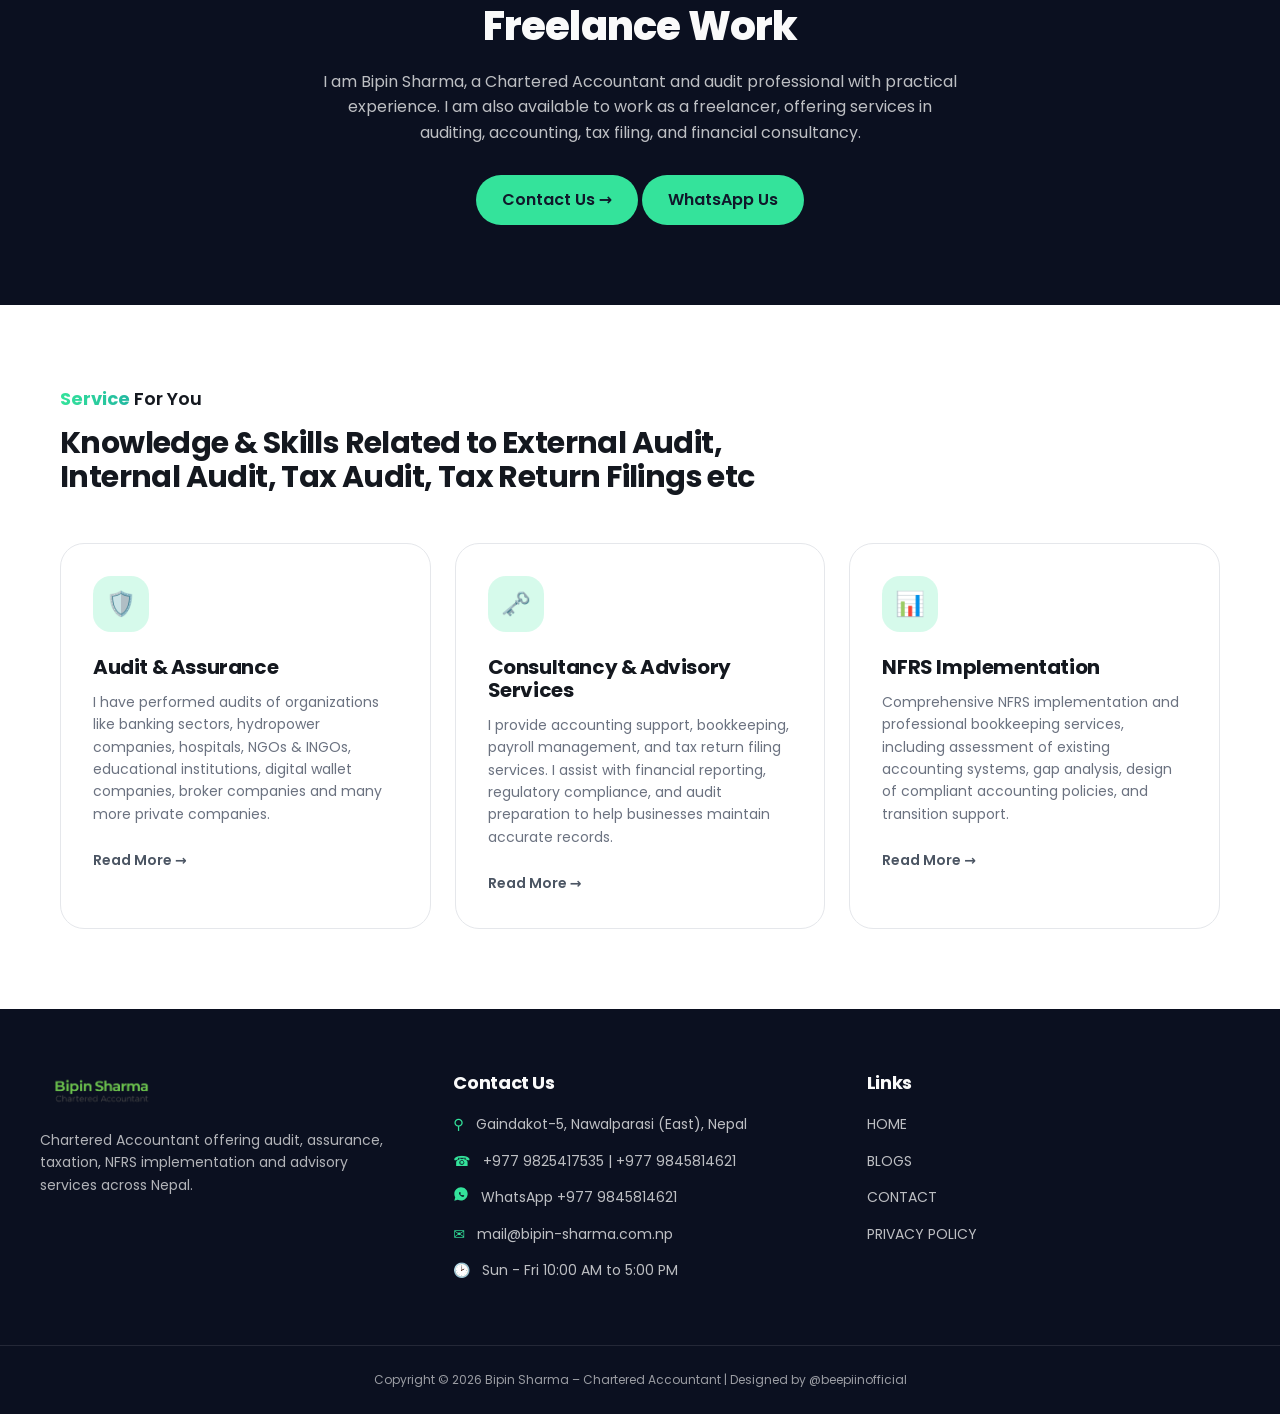
==== commit 07c263e2: "Changes Co-authored-by: beepiin <72366888+beepiin@users.noreply.github.com>" ====
--- a/index.html
+++ b/index.html
@@ -45,14 +45,21 @@
         <p class="eyebrow" data-c="home.eyebrow">Chartered Accountant</p>
         <h1 data-c="home.name">Bipin Sharma</h1>
         <p data-c="home.intro">A qualified Chartered Accountant with comprehensive experience gained during articleship at A.S.U.S Associates and ECOVIS PYC &amp; Associates, Chartered Accountants. Possess in-depth exposure to external, internal, and tax audits across industries including banking, insurance, hydropower, healthcare, and education. Proven expertise in financial reporting, NFRS compliance, taxation, and internal control assessment.</p>
-        <a href="/__l5e/assets-v1/0babdce4-8a03-471b-b3fe-652994995b93/Bipin_Sharma_CV.pdf" class="btn btn-cv" target="_blank" rel="noopener">
+        <a href="assets/Bipin_Sharma_CV.pdf" class="btn btn-cv" download="Bipin_Sharma_CV.pdf" target="_blank" rel="noopener">
           <span data-c="home.cvLabel">Download CV</span>
           <span class="circle">&#9659;</span>
         </a>
       </div>
       <div class="hero-img-wrap">
         <div class="hero-frame">
-          <img src="assets/hero.png" alt="Bipin Sharma, Chartered Accountant" />
+          <div class="slider" id="heroSlider">
+            <div class="slides" id="heroSlides">
+              <img src="assets/hero.png" alt="Bipin Sharma, Chartered Accountant" class="slide is-active" />
+            </div>
+            <button class="slider-nav prev" id="heroPrev" aria-label="Previous photo">&#8249;</button>
+            <button class="slider-nav next" id="heroNext" aria-label="Next photo">&#8250;</button>
+            <div class="slider-dots" id="heroDots"></div>
+          </div>
         </div>
       </div>
     </div>
@@ -72,7 +79,7 @@
         <p class="tagline" data-c="home.aboutTagline">A Passionate Individual Based in Kathmandu, Nepal</p>
         <p class="body" data-c="home.aboutBody">I am Bipin Sharma, a dedicated Chartered Accountant with hands-on experience in auditing, tax filing, and consultancy at leading firms.</p>
         <div class="about-actions">
-          <a href="contact.html" class="btn">Read More &rarr;</a>
+          <button type="button" class="btn" id="aboutMore">Read More &rarr;</button>
           <div>
             <p class="counter" data-c="home.counter">10+</p>
             <p class="counter-label" data-c="home.counterLabel">Client Handled</p>
@@ -88,7 +95,10 @@
       <p class="kicker" data-c="home.freelanceKicker">I Am Available For</p>
       <h2 data-c="home.freelanceTitle">Freelance Work</h2>
       <p data-c="home.freelanceText">I am Bipin Sharma, a Chartered Accountant and audit professional with practical experience.</p>
-      <a href="contact.html" class="btn">Contact Us &rarr;</a>
+      <div class="freelance-actions">
+        <a href="contact.html" class="btn">Contact Us &rarr;</a>
+        <a href="https://wa.me/9779845814621" class="btn btn-wa" id="freelanceWa" target="_blank" rel="noopener">WhatsApp Us</a>
+      </div>
     </div>
   </section>
 
@@ -100,6 +110,17 @@
       <div class="cards" id="servicesGrid"></div>
     </div>
   </section>
+
+  <!-- About modal -->
+  <div class="modal" id="aboutModal" hidden>
+    <div class="modal-backdrop" data-close></div>
+    <div class="modal-box" role="dialog" aria-modal="true" aria-labelledby="aboutModalTitle">
+      <button class="modal-close" type="button" data-close aria-label="Close">&times;</button>
+      <h2 id="aboutModalTitle" data-c="home.aboutTitle">Bipin Sharma</h2>
+      <p class="tagline" data-c="home.aboutTagline">A Passionate Individual Based in Kathmandu, Nepal</p>
+      <div class="modal-body" id="aboutModalBody"></div>
+    </div>
+  </div>
 
   <!-- Footer -->
   <footer class="site-footer">
